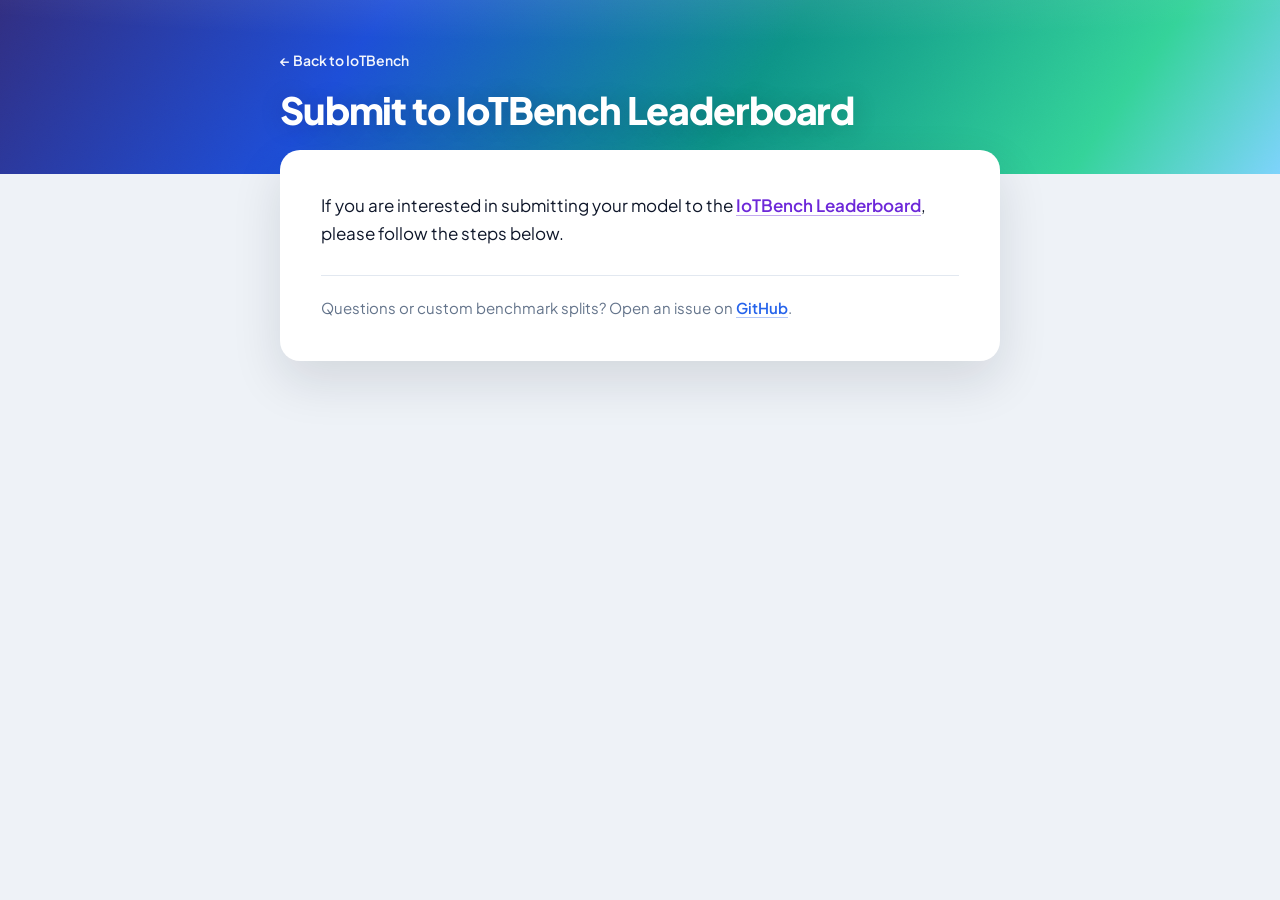
==== submit.html @ 1a92e10e "data html" ====
<!DOCTYPE html>
<html lang="en">
<head>
  <meta charset="UTF-8" />
  <meta name="viewport" content="width=device-width, initial-scale=1.0" />
  <meta name="description" content="How to submit your model to the IoTBench leaderboard." />
  <title>Submit to IoTBench Leaderboard</title>
  <link rel="preconnect" href="https://fonts.googleapis.com" />
  <link rel="preconnect" href="https://fonts.gstatic.com" crossorigin />
  <link href="https://fonts.googleapis.com/css2?family=Plus+Jakarta+Sans:wght@400;500;600;700;800&display=swap" rel="stylesheet" />
  <link rel="stylesheet" href="styles.css" />
</head>
<body class="page-doc">
  <header class="hero hero--compact hero--doc-head">
    <div class="hero-content hero-content--doc">
      <a class="back-link" href="index.html">← Back to IoTBench</a>
      <h1 class="title title--detail">Submit to IoTBench Leaderboard</h1>
    </div>
  </header>

  <main class="doc-main">
    <article class="leaderboard-card doc-article">
      <p class="doc-lead">
        If you are interested in submitting your model to the
        <a class="doc-a doc-a--emph" href="index.html">IoTBench Leaderboard</a>, please follow the steps below.
      </p>

      <p class="doc-note">
        Questions or custom benchmark splits? Open an issue on
        <a class="doc-a" href="https://github.com/CarrollAdmin/CarrollAdmin.github.io/issues" target="_blank" rel="noopener noreferrer">GitHub</a>.
      </p>
    </article>
  </main>
</body>
</html>
---- styles.css ----
/* ===== Design tokens ===== */
:root {
  --bg-page: #eef2f7;
  --bg-card: #ffffff;
  --text-primary: #0f172a;
  --text-muted: #64748b;
  --border: #e2e8f0;
  --accent: #2563eb;
  --accent-hover: #1d4ed8;
  --accent-soft: rgba(37, 99, 235, 0.12);
  --hero-deep: #0c1222;
  --radius-lg: 20px;
  --radius-md: 12px;
  --radius-pill: 999px;
  --shadow-sm: 0 1px 2px rgba(15, 23, 42, 0.06);
  --shadow-md: 0 8px 24px rgba(15, 23, 42, 0.08);
  --shadow-lg: 0 20px 50px rgba(15, 23, 42, 0.12);
  --font: "Plus Jakarta Sans", system-ui, -apple-system, sans-serif;
}

*,
*::before,
*::after {
  box-sizing: border-box;
  margin: 0;
  padding: 0;
}

html {
  scroll-behavior: smooth;
}

body {
  font-family: var(--font);
  background: var(--bg-page);
  color: var(--text-primary);
  line-height: 1.5;
  -webkit-font-smoothing: antialiased;
}

/* ===== HERO ===== */
.hero {
  position: relative;
  padding: clamp(3.5rem, 10vw, 5.5rem) 1.5rem clamp(4rem, 12vw, 6rem);
  text-align: center;
  overflow: hidden;
  background:
    radial-gradient(ellipse 120% 80% at 50% -20%, rgba(255, 255, 255, 0.15), transparent 55%),
    linear-gradient(125deg, #312e81 0%, #1d4ed8 28%, #0d9488 58%, #34d399 85%, #7dd3fc 100%);
}

.hero::before {
  content: "";
  position: absolute;
  inset: 0;
  background-image: url("data:image/svg+xml,%3Csvg viewBox='0 0 256 256' xmlns='http://www.w3.org/2000/svg'%3E%3Cfilter id='n'%3E%3CfeTurbulence type='fractalNoise' baseFrequency='0.85' numOctaves='4' stitchTiles='stitch'/%3E%3C/filter%3E%3Crect width='100%25' height='100%25' filter='url(%23n)' opacity='0.04'/%3E%3C/svg%3E");
  pointer-events: none;
  mix-blend-mode: overlay;
}

.hero-content {
  position: relative;
  z-index: 1;
  max-width: 720px;
  margin: 0 auto;
}

.title {
  font-size: clamp(2.5rem, 6vw, 3.75rem);
  font-weight: 800;
  letter-spacing: -0.03em;
  color: #fff;
  text-shadow: 0 2px 24px rgba(0, 0, 0, 0.2);
  line-height: 1.1;
}

.subtitle {
  margin-top: 1rem;
  font-size: clamp(1rem, 2.2vw, 1.2rem);
  font-weight: 500;
  color: rgba(255, 255, 255, 0.92);
  letter-spacing: 0.01em;
  max-width: 32em;
  margin-left: auto;
  margin-right: auto;
  text-wrap: balance;
}

.hero-buttons {
  margin-top: 2rem;
  display: flex;
  flex-wrap: wrap;
  gap: 0.75rem;
  justify-content: center;
  align-items: center;
}

.btn {
  display: inline-flex;
  align-items: center;
  gap: 0.5rem;
  padding: 0.65rem 1.25rem;
  border-radius: var(--radius-pill);
  text-decoration: none;
  font-weight: 600;
  font-size: 0.9375rem;
  color: var(--accent);
  background: rgba(255, 255, 255, 0.97);
  border: 1px solid rgba(255, 255, 255, 0.5);
  box-shadow: var(--shadow-md);
  transition: transform 0.2s ease, box-shadow 0.2s ease, background 0.2s ease, color 0.2s ease;
}

.btn:hover {
  transform: translateY(-2px);
  box-shadow: var(--shadow-lg);
  background: #fff;
}

.btn:focus-visible {
  outline: 2px solid #fff;
  outline-offset: 3px;
}

.btn .btn-icon {
  display: inline-flex;
  opacity: 0.9;
}

.btn.primary {
  background: var(--accent);
  color: #fff;
  border-color: rgba(255, 255, 255, 0.2);
}

.btn.primary:hover {
  background: var(--accent-hover);
  color: #fff;
}

.btn.primary:focus-visible {
  outline-color: #93c5fd;
}

/* ===== LEADERBOARD ===== */
.leaderboard {
  max-width: min(1240px, 100%);
  width: 100%;
  margin: -2.5rem auto 0;
  padding: 0 clamp(0.75rem, 2.5vw, 2rem) 3.5rem;
  position: relative;
  z-index: 2;
  box-sizing: border-box;
}

.leaderboard-card {
  width: 100%;
  max-width: 100%;
  background: var(--bg-card);
  border-radius: var(--radius-lg);
  box-shadow: var(--shadow-lg);
  border: 1px solid rgba(255, 255, 255, 0.8);
  padding: clamp(1.5rem, 4vw, 2.25rem);
  box-sizing: border-box;
}

.leaderboard-header {
  display: flex;
  flex-wrap: wrap;
  align-items: baseline;
  justify-content: space-between;
  gap: 0.75rem;
  margin-bottom: 1.25rem;
}

.leaderboard h2 {
  font-size: clamp(1.35rem, 3vw, 1.65rem);
  font-weight: 800;
  letter-spacing: -0.02em;
  color: var(--text-primary);
}

.leaderboard-hint {
  font-size: 0.8125rem;
  color: var(--text-muted);
  font-weight: 500;
}

.lang-tabs {
  display: flex;
  flex-wrap: wrap;
  gap: 0.5rem;
  margin-bottom: 1.25rem;
  width: 100%;
  align-items: flex-start;
}

/* 强制换行：第二行 = OS: Kernel、Driver、Sensing、IFTTT */
.lang-tabs__row-break {
  flex: 0 0 100%;
  width: 100%;
  height: 0;
  margin: 0.25rem 0 0.15rem;
  padding: 0;
  border: 0;
  border-top: 1px solid var(--border);
  box-sizing: border-box;
  pointer-events: none;
}

.lang-tab {
  padding: 0.45rem 0.85rem;
  border-radius: var(--radius-pill);
  border: 1px solid var(--border);
  background: var(--bg-page);
  color: var(--text-primary);
  font-family: inherit;
  font-size: 0.75rem;
  font-weight: 600;
  line-height: 1.25;
  max-width: 14rem;
  text-align: center;
  cursor: pointer;
  transition: background 0.15s ease, border-color 0.15s ease, color 0.15s ease, box-shadow 0.15s ease, transform 0.12s ease;
}

/* 分组间留出空隙：Embedded 整块（到 FreeRTOS 末）| OS: Kernel&Driver | Sensing | IFTTT */
.lang-tab--cluster {
  margin-left: 0.45rem;
  border-left: 1px solid var(--border);
  padding-left: 0.75rem;
}

.lang-tab:hover {
  filter: brightness(0.98);
  box-shadow: 0 1px 0 rgba(15, 23, 42, 0.06);
}

/* --- Tab 色组：Embedded IoT (蓝) / OS (绿) / Sensing (琥珀) / IFTTT (品红) / All (灰) --- */
.lang-tab[data-theme="all"] {
  background: #f1f5f9;
  border-color: #cbd5e1;
  color: #0f172a;
}

.lang-tab[data-theme="all"]:hover {
  background: #e2e8f0;
  border-color: #94a3b8;
}

.lang-tab[data-theme="all"].active {
  background: #0f172a;
  color: #fff;
  border-color: #0f172a;
  box-shadow: var(--shadow-sm);
}

.lang-tab[data-theme="embed"] {
  background: #eff6ff;
  border-color: #93c5fd;
  color: #1e3a5f;
}

.lang-tab[data-theme="embed"]:hover {
  background: #dbeafe;
  border-color: #60a5fa;
}

.lang-tab[data-theme="embed"].active {
  background: #2563eb;
  color: #fff;
  border-color: #1d4ed8;
  box-shadow: 0 2px 8px rgba(37, 99, 235, 0.35);
}

.lang-tab[data-theme="os"] {
  background: #ecfdf5;
  border-color: #6ee7b7;
  color: #064e3b;
}

.lang-tab[data-theme="os"]:hover {
  background: #d1fae5;
  border-color: #34d399;
}

.lang-tab[data-theme="os"].active {
  background: #047857;
  color: #fff;
  border-color: #065f46;
  box-shadow: 0 2px 8px rgba(4, 120, 87, 0.35);
}

.lang-tab[data-theme="sensing"] {
  background: #fffbeb;
  border-color: #fcd34d;
  color: #78350f;
}

.lang-tab[data-theme="sensing"]:hover {
  background: #fef3c7;
  border-color: #fbbf24;
}

.lang-tab[data-theme="sensing"].active {
  background: #b45309;
  color: #fff;
  border-color: #92400e;
  box-shadow: 0 2px 8px rgba(180, 83, 9, 0.35);
}

.lang-tab[data-theme="ifttt"] {
  background: #fdf4ff;
  border-color: #e879f9;
  color: #701a75;
}

.lang-tab[data-theme="ifttt"]:hover {
  background: #fae8ff;
  border-color: #d946ef;
}

.lang-tab[data-theme="ifttt"].active {
  background: #a21caf;
  color: #fff;
  border-color: #86198f;
  box-shadow: 0 2px 8px rgba(162, 28, 175, 0.35);
}

.lang-tab:focus-visible {
  outline: 2px solid var(--accent);
  outline-offset: 2px;
}

.lang-tab[data-theme="embed"]:focus-visible {
  outline-color: #2563eb;
}

.lang-tab[data-theme="os"]:focus-visible {
  outline-color: #059669;
}

.lang-tab[data-theme="sensing"]:focus-visible {
  outline-color: #d97706;
}

.lang-tab[data-theme="ifttt"]:focus-visible {
  outline-color: #c026d3;
}

.table-wrapper {
  overflow-x: visible;
  width: 100%;
  border-radius: var(--radius-md);
  border: 1px solid var(--border);
  background: #fafbfc;
}

/* 仅首页 Leaderboard：表头比全局默认 thead 再小半档 */
.leaderboard thead tr:first-child th {
  font-size: 0.6875rem;
}
.leaderboard thead tr.subhead th {
  font-size: 0.625rem;
}
.leaderboard thead tr.subhead th.sub-metric-pivot {
  font-size: 0.5625rem;
}

/* 以视口宽度为限铺满，用固定列宽分配替代横向滚动 */
table.leaderboard-grid {
  width: 100%;
  min-width: 0;
  border-collapse: collapse;
  table-layout: fixed;
  /* 略小于 body 默认，与上方标题区比例协调 */
  font-size: 0.8125rem;
  line-height: 1.45;
}

/* 单条 benchmark 详情表：列可压缩，首列放模型名 */
table.leaderboard-grid:not(.pivot) thead tr:first-child th:first-child,
table.leaderboard-grid:not(.pivot) tbody td:first-child {
  width: 20%;
  min-width: 0;
  white-space: normal;
  word-break: break-word;
}

/* All 透视：Method 略宽，Avg 略窄，其余 11 列均分剩余宽度 */
table.leaderboard-grid.pivot thead tr:first-child th.th-method {
  width: 15%;
  min-width: 0;
  max-width: none;
  white-space: normal;
  word-break: break-word;
  vertical-align: middle;
}

/* Avg：与 benchmark 列同字号、字重、内边距 */
table.leaderboard-grid.pivot thead tr:first-child th.sortable[data-sort-key="__avg__"] {
  width: 5%;
  min-width: 2.5rem;
  font-size: 0.6875rem;
  font-weight: 700;
  letter-spacing: 0.06em;
  padding: 0.85rem 0.35rem;
  vertical-align: middle;
}

/* 与首行「Method / Avg」同一字号与字重；长标签换行见 `BENCH_LABELS` */
table.leaderboard-grid.pivot thead tr:first-child th.th-bench-col {
  min-width: 0;
  max-width: none;
  white-space: normal;
  line-height: 1.25;
  font-size: 0.6875rem;
  font-weight: 700;
  text-transform: none;
  letter-spacing: 0.06em;
  vertical-align: middle;
  padding: 0.85rem 0.35rem;
  border-top: 3px solid transparent;
  hyphens: auto;
}

table.leaderboard-grid.pivot td.td-model {
  min-width: 0;
  white-space: normal;
  word-break: break-word;
}

table.leaderboard-grid.pivot td.metric,
table.leaderboard-grid.pivot th.sub-metric-pivot {
  padding-left: 0.4rem;
  padding-right: 0.4rem;
}

table.leaderboard-grid.pivot thead tr:first-child th.th-bench--embed {
  border-top-color: #3b82f6;
  background: linear-gradient(180deg, #eff6ff 0%, #e8eef4 100%);
}

table.leaderboard-grid.pivot thead tr:first-child th.th-bench--os {
  border-top-color: #10b981;
  background: linear-gradient(180deg, #ecfdf5 0%, #e8eef4 100%);
}

table.leaderboard-grid.pivot thead tr:first-child th.th-bench--sensing {
  border-top-color: #f59e0b;
  background: linear-gradient(180deg, #fffbeb 0%, #e8eef4 100%);
}

table.leaderboard-grid.pivot thead tr:first-child th.th-bench--ifttt {
  border-top-color: #d946ef;
  background: linear-gradient(180deg, #fdf4ff 0%, #e8eef4 100%);
}

tbody td.metric-avg {
  font-weight: 700;
  background: rgba(37, 99, 235, 0.06);
}

th.th-method {
  vertical-align: middle;
}

thead tr.subhead th.sub-metric-pivot {
  font-size: 0.625rem;
  font-weight: 600;
  text-transform: uppercase;
  letter-spacing: 0.04em;
  color: var(--text-muted);
  vertical-align: middle;
  padding: 0.45rem 0.4rem;
}

thead {
  position: sticky;
  top: 0;
  z-index: 1;
}

thead tr:first-child th {
  background: linear-gradient(180deg, #f1f5f9 0%, #e8eef4 100%);
  color: var(--text-primary);
  font-weight: 700;
  font-size: 0.75rem;
  text-transform: uppercase;
  letter-spacing: 0.06em;
  padding: 0.85rem 0.75rem;
  border-bottom: 2px solid var(--border);
  white-space: nowrap;
}

thead tr.subhead th {
  background: #f8fafc;
  color: var(--text-muted);
  font-size: 0.6875rem;
  font-weight: 600;
  text-transform: uppercase;
  letter-spacing: 0.05em;
  padding: 0.55rem 0.75rem;
  border-bottom: 1px solid var(--border);
  transition: color 0.15s ease, background 0.15s ease;
}

thead tr.subhead th.sortable {
  cursor: pointer;
  user-select: none;
}

thead tr.subhead th.sortable:hover {
  color: var(--accent);
  background: #f1f5f9;
}

thead tr:first-child th.sortable {
  cursor: pointer;
  user-select: none;
}

thead tr:first-child th.sortable:hover {
  color: var(--accent);
  background: linear-gradient(180deg, #e8eef4 0%, #dce6f0 100%);
}

th,
td {
  padding: 0.75rem 0.75rem;
  text-align: center;
  border-bottom: 1px solid var(--border);
  vertical-align: middle;
}

.leaderboard table.leaderboard-grid th,
.leaderboard table.leaderboard-grid td {
  padding: 0.65rem 0.45rem;
}

.leaderboard table.leaderboard-grid thead tr:first-child th:first-child,
.leaderboard table.leaderboard-grid tbody td:first-child {
  padding-left: 0.85rem;
}

thead tr:first-child th:first-child,
tbody td:first-child {
  text-align: left;
  font-weight: 600;
  padding-left: 1rem;
}

tbody td.td-model .model-cell {
  display: inline-flex;
  align-items: center;
  gap: 0.5rem;
  vertical-align: middle;
}

tbody td.td-model .model-cell__name {
  font-weight: 600;
}

a.model-link {
  color: inherit;
  font-weight: 600;
  text-decoration: underline;
  text-decoration-color: rgba(37, 99, 235, 0.45);
  text-underline-offset: 3px;
}

a.model-link:hover {
  color: var(--accent);
  text-decoration-color: var(--accent);
}

a.model-link:focus-visible {
  outline: 2px solid var(--accent);
  outline-offset: 2px;
  border-radius: 4px;
}

.rank-badge {
  display: inline-flex;
  align-items: center;
  justify-content: center;
  flex-shrink: 0;
}

.rank-badge--medal {
  line-height: 0;
  filter: drop-shadow(0 1px 2px rgba(15, 23, 42, 0.18));
}

.rank-badge--medal .rank-medal-svg {
  display: block;
}

tbody tr {
  background: var(--bg-card);
  transition: background 0.12s ease;
}

tbody tr:nth-child(even) {
  background: #f8fafc;
}

tbody tr:hover {
  background: var(--accent-soft);
}

tbody tr:last-child td {
  border-bottom: none;
}

td.metric {
  font-variant-numeric: tabular-nums;
  font-feature-settings: "tnum" 1;
  color: #334155;
  font-weight: 500;
}

td.empty-cell {
  color: var(--text-muted);
}

a.table-link {
  display: inline-flex;
  align-items: center;
  justify-content: center;
  width: 2rem;
  height: 2rem;
  border-radius: 8px;
  color: var(--accent);
  background: rgba(37, 99, 235, 0.08);
  text-decoration: none;
  transition: background 0.15s ease, color 0.15s ease, transform 0.15s ease;
}

a.table-link:hover {
  background: var(--accent);
  color: #fff;
  transform: scale(1.05);
}

a.table-link:focus-visible {
  outline: 2px solid var(--accent);
  outline-offset: 2px;
}

tbody td[colspan] {
  text-align: center;
  padding: 2.5rem 1rem;
  color: var(--text-muted);
  font-weight: 500;
}

/* ===== BENCH TABS (commented in HTML) ===== */
.bench-tabs {
  display: flex;
  justify-content: center;
  gap: 20px;
  margin-top: -30px;
  margin-bottom: 20px;
}

.bench-tab {
  padding: 12px 24px;
  border-radius: 14px;
  border: none;
  font-weight: 600;
  cursor: pointer;
  background: #e5e7eb;
}

.bench-tab.active {
  background: #fbbf24;
  color: #111;
  box-shadow: 0 6px 16px rgba(0, 0, 0, 0.12);
}

/* ===== Method task detail (method-tasks.html) ===== */
.hero--compact {
  padding: clamp(2rem, 5vw, 3rem) 1.5rem clamp(2.5rem, 6vw, 3.5rem);
}

.hero--compact .title--detail {
  font-size: clamp(1.5rem, 4vw, 2.35rem);
}

.back-link {
  display: inline-block;
  margin-bottom: 0.75rem;
  color: rgba(255, 255, 255, 0.95);
  font-weight: 600;
  font-size: 0.875rem;
  text-decoration: none;
}

.back-link:hover {
  text-decoration: underline;
  text-underline-offset: 3px;
}

.page-method-detail .leaderboard {
  margin-top: -1.75rem;
}

.task-stats {
  display: flex;
  flex-wrap: wrap;
  gap: 0.75rem;
  margin-bottom: 1.25rem;
  font-size: 0.875rem;
}

.task-stat {
  padding: 0.5rem 0.85rem;
  background: var(--bg-page);
  border-radius: var(--radius-md);
  border: 1px solid var(--border);
  color: var(--text-muted);
}

.task-stat strong {
  color: var(--text-primary);
  font-weight: 700;
}

.task-stat--error {
  color: #b91c1c;
  border-color: #fecaca;
  background: #fef2f2;
}

.task-stat--error strong {
  color: #b91c1c;
}

.result-pass {
  color: #15803d;
  font-weight: 700;
}

.result-fail {
  color: #b91c1c;
  font-weight: 700;
}

table.task-detail-table {
  min-width: 520px;
}

table.task-detail-table th,
table.task-detail-table td {
  text-align: center;
}

table.task-detail-table th:first-child,
table.task-detail-table td:first-child,
table.task-detail-table .td-task-name {
  text-align: left;
}

table.task-detail-table .td-task-name {
  font-weight: 600;
  font-family: ui-monospace, "Cascadia Code", "SF Mono", Menlo, monospace;
  font-size: 0.8125rem;
}

/* ===== Submit / doc page (submit.html) ===== */
.page-doc {
  min-height: 100vh;
}

.hero--doc-head {
  text-align: left;
  padding-bottom: clamp(2rem, 5vw, 2.75rem);
}

.hero-content--doc {
  max-width: 720px;
  margin: 0 auto;
  text-align: left;
}

.hero--doc-head .title--detail {
  margin-top: 0.35rem;
  text-align: left;
}

.doc-main {
  max-width: 1140px;
  margin: -1.5rem auto 0;
  padding: 0 1.25rem 3.5rem;
  position: relative;
  z-index: 2;
}

.doc-article {
  max-width: 720px;
  margin: 0 auto;
  padding: clamp(1.75rem, 4vw, 2.5rem);
}

.doc-lead {
  font-size: 1.0625rem;
  line-height: 1.65;
  color: var(--text-primary);
  margin-bottom: 1.5rem;
}

.doc-a {
  color: #2563eb;
  font-weight: 600;
  text-decoration: underline;
  text-underline-offset: 3px;
  text-decoration-color: rgba(37, 99, 235, 0.35);
}

.doc-a:hover {
  color: #1d4ed8;
  text-decoration-color: #1d4ed8;
}

.doc-a--emph {
  color: #6d28d9;
  text-decoration-color: rgba(109, 40, 217, 0.4);
}

.doc-a--emph:hover {
  color: #5b21b6;
  text-decoration-color: #5b21b6;
}

.doc-steps {
  margin: 0;
  padding-left: 1.35rem;
  color: var(--text-primary);
  font-size: 1rem;
  line-height: 1.7;
}

.doc-steps li {
  margin-bottom: 1.1rem;
  padding-left: 0.35rem;
}

.doc-steps li::marker {
  font-weight: 700;
  color: var(--text-muted);
}

.doc-code {
  font-family: ui-monospace, "Cascadia Code", "SF Mono", Menlo, monospace;
  font-size: 0.84em;
  background: #f1f5f9;
  color: #0f172a;
  padding: 0.15rem 0.45rem;
  border-radius: 6px;
  border: 1px solid var(--border);
  white-space: nowrap;
}

.doc-code--block {
  display: block;
  white-space: pre-wrap;
  padding: 0.75rem 1rem;
  margin-top: 0.5rem;
  margin-bottom: 0.25rem;
  font-size: 0.8125rem;
  line-height: 1.5;
}

.doc-note {
  margin-top: 1.75rem;
  padding-top: 1.25rem;
  border-top: 1px solid var(--border);
  font-size: 0.9375rem;
  color: var(--text-muted);
  line-height: 1.6;
}

/* ===== Dataset page (dataset.html) ===== */
.dataset-subtitle {
  max-width: 42rem;
  text-align: left;
  margin-left: 0;
  margin-right: 0;
}

.dataset-panel {
  max-width: 1100px;
  margin: 0 auto;
  padding: clamp(1.5rem, 4vw, 2rem);
}

.dataset-toolbar {
  display: flex;
  flex-wrap: wrap;
  align-items: flex-start;
  justify-content: space-between;
  gap: 1rem;
  margin-bottom: 1.5rem;
}

.dataset-actions {
  display: flex;
  flex-wrap: wrap;
  gap: 0.75rem;
  align-items: center;
}

.dataset-search {
  width: min(420px, 100%);
  min-width: 260px;
  padding: 0.8rem 1rem;
  border-radius: 12px;
  border: 1px solid var(--border);
  background: #f8fafc;
  color: var(--text-primary);
  font: inherit;
  box-shadow: inset 0 1px 2px rgba(15, 23, 42, 0.04);
}

.dataset-search:focus-visible {
  outline: 2px solid var(--accent);
  outline-offset: 2px;
  background: #fff;
}

.dataset-raw-link {
  white-space: nowrap;
}

.dataset-cat-tabs {
  margin-bottom: 1.25rem;
}

.dataset-list,
.dataset-list--inner {
  display: grid;
  gap: 1rem;
}

.dataset-groups {
  display: flex;
  flex-direction: column;
  gap: 2rem;
}

.dataset-group__title {
  font-size: 1.05rem;
  font-weight: 800;
  margin: 0 0 0.75rem;
  color: var(--text-primary);
  letter-spacing: -0.02em;
}

.dataset-group__count {
  margin-left: 0.35rem;
  font-weight: 600;
  font-size: 0.82rem;
  color: var(--text-muted);
}

.dataset-card {
  background: linear-gradient(180deg, #ffffff 0%, #f8fafc 100%);
  border: 1px solid var(--border);
  border-radius: 18px;
  padding: 1.15rem 1.25rem;
  box-shadow: 0 10px 24px rgba(15, 23, 42, 0.05);
}

.dataset-card__head {
  display: flex;
  flex-wrap: wrap;
  gap: 0.75rem;
  align-items: flex-start;
  justify-content: space-between;
  margin-bottom: 0.75rem;
}

.dataset-card__meta {
  display: flex;
  align-items: center;
  gap: 0.5rem;
  flex-wrap: wrap;
}

.dataset-badge {
  display: inline-flex;
  align-items: center;
  max-width: 100%;
  padding: 0.3rem 0.65rem;
  border-radius: 999px;
  font-size: 0.7rem;
  font-weight: 700;
  line-height: 1.25;
  text-align: left;
  color: var(--accent);
  background: rgba(37, 99, 235, 0.1);
  border: 1px solid rgba(37, 99, 235, 0.15);
}

/* 与 leader board tab 色组一致 */
.dataset-badge--embed {
  color: #1d4ed8;
  background: rgba(37, 99, 235, 0.12);
  border-color: rgba(37, 99, 235, 0.22);
}

.dataset-badge--os {
  color: #047857;
  background: rgba(16, 185, 129, 0.12);
  border-color: rgba(4, 120, 87, 0.22);
}

.dataset-badge--sensing {
  color: #b45309;
  background: rgba(245, 158, 11, 0.15);
  border-color: rgba(180, 83, 9, 0.25);
}

.dataset-badge--ifttt {
  color: #a21caf;
  background: rgba(217, 70, 239, 0.12);
  border-color: rgba(162, 28, 175, 0.22);
}

.dataset-badge--all {
  color: #334155;
  background: #f1f5f9;
  border-color: #cbd5e1;
}

.dataset-index {
  font-size: 0.8rem;
  color: var(--text-muted);
  font-weight: 600;
}

.dataset-card__title {
  font-size: 1.05rem;
  line-height: 1.35;
  font-weight: 800;
  color: var(--text-primary);
  letter-spacing: -0.01em;
}

.dataset-card__desc {
  color: #334155;
  font-size: 0.95rem;
  line-height: 1.7;
}

.dataset-card__source,
.dataset-card__expected {
  margin-top: 0.75rem;
  color: #475569;
  font-size: 0.86rem;
  line-height: 1.6;
}

.dataset-card__source {
  display: flex;
  flex-wrap: wrap;
  gap: 0.45rem 0.8rem;
}

.dataset-card__source a {
  color: var(--accent);
  overflow-wrap: anywhere;
}

.dataset-card__details {
  margin-top: 0.85rem;
  border: 1px solid rgba(148, 163, 184, 0.35);
  border-radius: 14px;
  background: rgba(255, 255, 255, 0.72);
  overflow: hidden;
}

.dataset-card__details summary {
  cursor: pointer;
  padding: 0.75rem 0.9rem;
  color: var(--text-primary);
  font-size: 0.88rem;
  font-weight: 800;
}

.dataset-answer-list,
.dataset-file-list {
  margin: 0;
  padding: 0 1rem 0.9rem 2rem;
  color: #334155;
  font-size: 0.86rem;
  line-height: 1.65;
}

.dataset-answer-list code,
.dataset-file-list code {
  white-space: normal;
  overflow-wrap: anywhere;
}

.dataset-file-item {
  margin: 0.3rem 0;
}

.dataset-file-item summary {
  cursor: pointer;
  color: #475569;
}

.dataset-file-content {
  max-height: 420px;
  overflow: auto;
  margin: 0.55rem 0 0.75rem;
  padding: 0.8rem;
  border: 1px solid rgba(148, 163, 184, 0.35);
  border-radius: 12px;
  background: #0f172a;
  color: #e2e8f0;
  font-size: 0.78rem;
  line-height: 1.55;
}

.dataset-file-content code {
  white-space: pre;
  overflow-wrap: normal;
}

.dataset-file-missing {
  margin: 0.45rem 0 0.7rem;
  color: var(--text-muted);
  font-size: 0.84rem;
}

.dataset-empty {
  padding: 2rem 1rem;
  text-align: center;
  color: var(--text-muted);
  border: 1px dashed var(--border);
  border-radius: 16px;
  background: #f8fafc;
  font-weight: 500;
}

@media (max-width: 700px) {
  .dataset-actions {
    width: 100%;
  }

  .dataset-search {
    width: 100%;
    min-width: 0;
  }

  .dataset-card__head {
    flex-direction: column;
  }
}
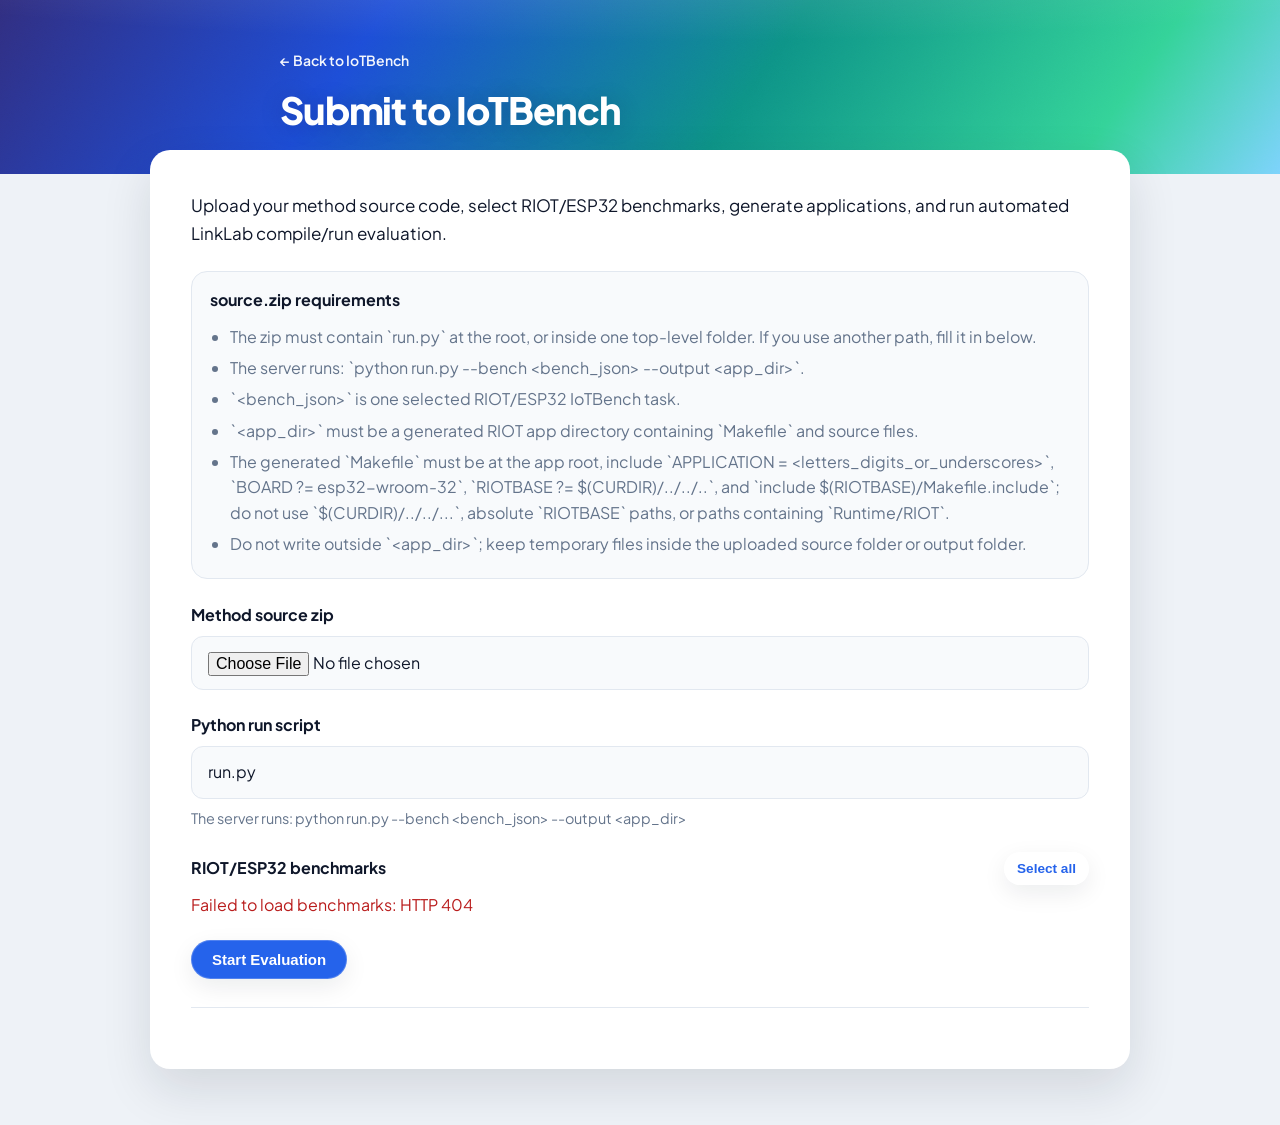
==== commit 057a991d: "with judge" ====
--- a/submit.html
+++ b/submit.html
@@ -3,8 +3,8 @@
 <head>
   <meta charset="UTF-8" />
   <meta name="viewport" content="width=device-width, initial-scale=1.0" />
-  <meta name="description" content="How to submit your model to the IoTBench leaderboard." />
-  <title>Submit to IoTBench Leaderboard</title>
+  <meta name="description" content="Submit a method source package and evaluate it on RIOT IoTBench tasks." />
+  <title>Submit to IoTBench</title>
   <link rel="preconnect" href="https://fonts.googleapis.com" />
   <link rel="preconnect" href="https://fonts.gstatic.com" crossorigin />
   <link href="https://fonts.googleapis.com/css2?family=Plus+Jakarta+Sans:wght@400;500;600;700;800&display=swap" rel="stylesheet" />
@@ -14,22 +14,67 @@
   <header class="hero hero--compact hero--doc-head">
     <div class="hero-content hero-content--doc">
       <a class="back-link" href="index.html">← Back to IoTBench</a>
-      <h1 class="title title--detail">Submit to IoTBench Leaderboard</h1>
+      <h1 class="title title--detail">Submit to IoTBench</h1>
     </div>
   </header>
 
   <main class="doc-main">
-    <article class="leaderboard-card doc-article">
+    <article class="leaderboard-card doc-article submit-panel">
       <p class="doc-lead">
-        If you are interested in submitting your model to the
-        <a class="doc-a doc-a--emph" href="index.html">IoTBench Leaderboard</a>, please follow the steps below.
+        Upload your method source code, select RIOT/ESP32 benchmarks, generate applications, and run automated LinkLab compile/run evaluation.
       </p>
 
-      <p class="doc-note">
-        Questions or custom benchmark splits? Open an issue on
-        <a class="doc-a" href="https://github.com/CarrollAdmin/CarrollAdmin.github.io/issues" target="_blank" rel="noopener noreferrer">GitHub</a>.
-      </p>
+      <section class="source-spec">
+        <h2>source.zip requirements</h2>
+        <ul>
+          <li>The zip must contain `run.py` at the root, or inside one top-level folder. If you use another path, fill it in below.</li>
+          <li>The server runs: `python run.py --bench &lt;bench_json&gt; --output &lt;app_dir&gt;`.</li>
+          <li>`&lt;bench_json&gt;` is one selected RIOT/ESP32 IoTBench task.</li>
+          <li>`&lt;app_dir&gt;` must be a generated RIOT app directory containing `Makefile` and source files.</li>
+          <li>The generated `Makefile` must be at the app root, include `APPLICATION = &lt;letters_digits_or_underscores&gt;`, `BOARD ?= esp32-wroom-32`, `RIOTBASE ?= $(CURDIR)/../../..`, and `include $(RIOTBASE)/Makefile.include`; do not use `$(CURDIR)/../../...`, absolute `RIOTBASE` paths, or paths containing `Runtime/RIOT`.</li>
+          <li>Do not write outside `&lt;app_dir&gt;`; keep temporary files inside the uploaded source folder or output folder.</li>
+        </ul>
+      </section>
+
+      <form id="submit-form" class="submit-form">
+        <label class="submit-field">
+          <span class="submit-label">Method source zip</span>
+          <input id="method-zip" name="method_zip" type="file" accept=".zip" required />
+        </label>
+
+        <label class="submit-field">
+          <span class="submit-label">Python run script</span>
+          <input id="script-path" name="script_path" type="text" value="run.py" required />
+          <span class="submit-help">The server runs: python run.py --bench &lt;bench_json&gt; --output &lt;app_dir&gt;</span>
+        </label>
+
+        <section class="submit-field">
+          <div class="submit-row">
+            <span class="submit-label">RIOT/ESP32 benchmarks</span>
+            <button id="select-all-benches" class="btn btn--small" type="button">Select all</button>
+          </div>
+          <div id="benchmark-list" class="benchmark-list" aria-live="polite">
+            <p class="submit-help">Loading benchmarks...</p>
+          </div>
+        </section>
+
+        <button id="submit-job" class="btn primary submit-button" type="submit">Start Evaluation</button>
+      </form>
+
+      <section id="job-status" class="job-status" hidden>
+        <div class="submit-row">
+          <h2>Evaluation Results</h2>
+          <span id="job-state" class="status-pill">queued</span>
+        </div>
+        <p id="job-meta" class="submit-help"></p>
+        <div id="job-summary" class="job-summary"></div>
+        <div id="result-list" class="result-list"></div>
+      </section>
+
+      <p id="submit-message" class="doc-note" role="status"></p>
     </article>
   </main>
+
+  <script src="submit.js"></script>
 </body>
 </html>
--- a/styles.css
+++ b/styles.css
@@ -881,6 +881,239 @@
   line-height: 1.6;
 }
 
+.submit-panel {
+  max-width: 980px;
+}
+
+.submit-form {
+  display: grid;
+  gap: 1.4rem;
+}
+
+.source-spec {
+  margin: 1.5rem 0;
+  padding: 1rem 1.1rem;
+  border: 1px solid var(--border);
+  border-radius: 16px;
+  background: #f8fafc;
+}
+
+.source-spec h2 {
+  margin: 0 0 0.75rem;
+  font-size: 1rem;
+}
+
+.source-spec ul {
+  margin: 0;
+  padding-left: 1.25rem;
+  color: var(--text-muted);
+  line-height: 1.6;
+}
+
+.source-spec li {
+  margin-bottom: 0.35rem;
+}
+
+.submit-field {
+  display: grid;
+  gap: 0.55rem;
+}
+
+.submit-label {
+  font-weight: 700;
+  color: var(--text-primary);
+}
+
+.submit-help {
+  color: var(--text-muted);
+  font-size: 0.9rem;
+  line-height: 1.5;
+}
+
+.submit-field input[type="text"],
+.submit-field input[type="file"] {
+  width: 100%;
+  padding: 0.85rem 1rem;
+  border: 1px solid var(--border);
+  border-radius: 12px;
+  background: #f8fafc;
+  color: var(--text-primary);
+  font: inherit;
+}
+
+.submit-row {
+  display: flex;
+  flex-wrap: wrap;
+  align-items: center;
+  justify-content: space-between;
+  gap: 0.75rem;
+}
+
+.btn--small {
+  padding: 0.5rem 0.75rem;
+  font-size: 0.85rem;
+}
+
+.submit-button {
+  width: fit-content;
+}
+
+.submit-button:disabled {
+  opacity: 0.65;
+  cursor: progress;
+}
+
+.benchmark-list {
+  display: grid;
+  gap: 0.75rem;
+  max-height: 460px;
+  overflow: auto;
+  padding-right: 0.25rem;
+}
+
+.benchmark-option {
+  display: grid;
+  grid-template-columns: auto 1fr;
+  gap: 0.75rem;
+  padding: 0.9rem;
+  border: 1px solid var(--border);
+  border-radius: 14px;
+  background: #f8fafc;
+}
+
+.benchmark-option input {
+  margin-top: 0.25rem;
+}
+
+.benchmark-option strong,
+.benchmark-option small {
+  display: block;
+}
+
+.benchmark-option small {
+  margin-top: 0.35rem;
+  color: var(--text-muted);
+  line-height: 1.45;
+}
+
+.job-status {
+  margin-top: 2rem;
+  padding-top: 1.5rem;
+  border-top: 1px solid var(--border);
+}
+
+.job-status h2,
+.result-card h3 {
+  margin: 0;
+}
+
+.result-list {
+  display: grid;
+  gap: 1rem;
+  margin-top: 1rem;
+}
+
+.job-summary {
+  display: grid;
+  grid-template-columns: repeat(auto-fit, minmax(150px, 1fr));
+  gap: 0.8rem;
+  margin: 1rem 0;
+}
+
+.summary-card {
+  display: grid;
+  gap: 0.35rem;
+  padding: 0.9rem 1rem;
+  border: 1px solid var(--border);
+  border-radius: 14px;
+  background: #f8fafc;
+}
+
+.summary-card strong {
+  color: var(--text-muted);
+  font-size: 0.8rem;
+  text-transform: uppercase;
+  letter-spacing: 0.04em;
+}
+
+.summary-card span {
+  color: var(--text-primary);
+  font-size: 1.25rem;
+  font-weight: 800;
+}
+
+.result-card {
+  padding: 1rem;
+  border: 1px solid var(--border);
+  border-radius: 16px;
+  background: #fff;
+}
+
+.result-metrics {
+  display: flex;
+  flex-wrap: wrap;
+  gap: 0.75rem;
+  margin: 0.75rem 0;
+  color: var(--text-muted);
+  font-size: 0.9rem;
+}
+
+.status-pill {
+  display: inline-flex;
+  align-items: center;
+  border-radius: 999px;
+  padding: 0.35rem 0.7rem;
+  background: #e2e8f0;
+  color: #334155;
+  font-size: 0.78rem;
+  font-weight: 700;
+  text-transform: uppercase;
+  letter-spacing: 0.04em;
+}
+
+.status-pill--success {
+  background: #dcfce7;
+  color: #166534;
+}
+
+.status-pill--failed {
+  background: #fee2e2;
+  color: #991b1b;
+}
+
+.status-pill--running,
+.status-pill--generating,
+.status-pill--compiling {
+  background: #dbeafe;
+  color: #1d4ed8;
+}
+
+.result-details {
+  margin-top: 0.7rem;
+}
+
+.result-details summary {
+  cursor: pointer;
+  color: #2563eb;
+  font-weight: 700;
+}
+
+.result-details pre {
+  max-height: 340px;
+  overflow: auto;
+  padding: 0.85rem;
+  border-radius: 12px;
+  background: #0f172a;
+  color: #e2e8f0;
+  font-size: 0.78rem;
+  line-height: 1.5;
+  white-space: pre-wrap;
+}
+
+.submit-error {
+  color: #b91c1c;
+}
+
 /* ===== Dataset page (dataset.html) ===== */
 .dataset-subtitle {
   max-width: 42rem;
